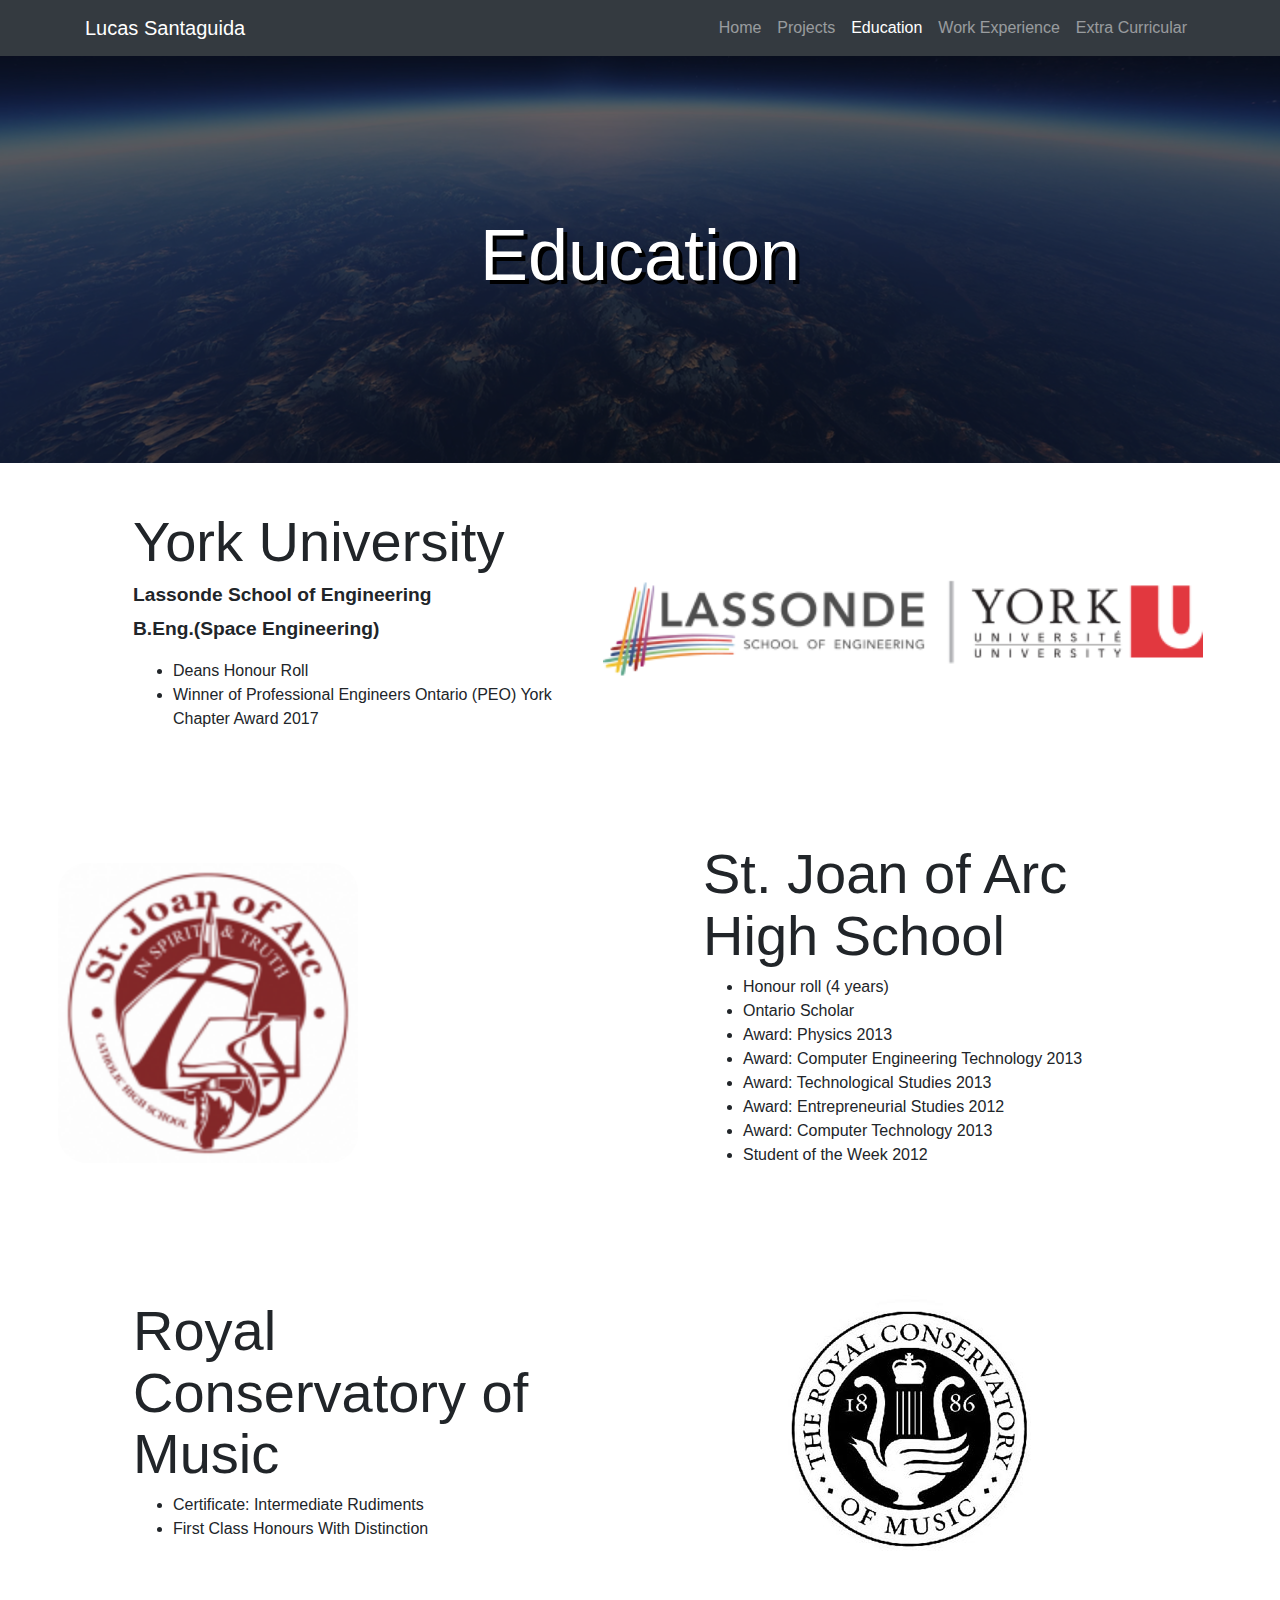
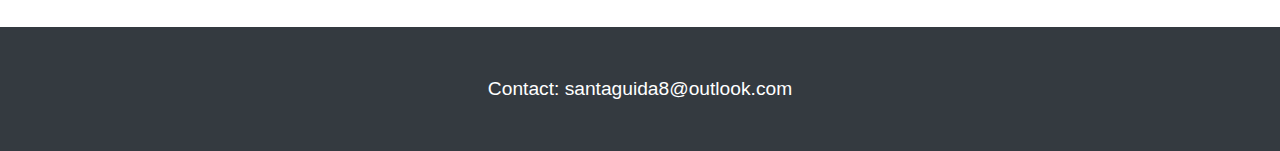
==== Education/index.html @ 901cd55d "mothers changes" ====
<!DOCTYPE html>
<html lang="en">

    <head>

        <meta charset="utf-8">
        <meta name="viewport" content="width=device-width, initial-scale=1, shrink-to-fit=no">
        <meta name="description" content="">
        <meta name="author" content="">

        <title>Lucas Santaguida</title>
 <link rel="icon" href="public/39980-200.png">
        <!-- Bootstrap core CSS -->
        <link href="../vendor/bootstrap/css/bootstrap.min.css" rel="stylesheet">

        <!-- Custom styles for this template -->
        <link href="../css/one-page-wonder.css?v1.0" rel="stylesheet">


    </head>

    <body>

        <!-- Navigation -->
        <nav class="navbar navbar-expand-lg navbar-dark bg-dark fixed-top">
            <div class="container">
                <a class="navbar-brand" href="https://lucas-guida.github.io/home/">Lucas Santaguida</a>
                <button class="navbar-toggler" type="button" data-toggle="collapse" data-target="#navbarResponsive" aria-controls="navbarResponsive" aria-expanded="false" aria-label="Toggle navigation">
                    <span class="navbar-toggler-icon"></span>
                </button>
                <div class="collapse navbar-collapse" id="navbarResponsive">
                    <ul class="navbar-nav ml-auto">
                        <li class="nav-item">
                            <a class="nav-link" href="https://lucas-guida.github.io/home/">Home

                            </a>
                        </li>
                        <li class="nav-item">
                            <a class="nav-link" href="https://lucas-guida.github.io/home/Projects">Projects</a>

                        <li class="nav-item active">
                            <a class="nav-link" href="https://lucas-guida.github.io/home/Education">Education</a>
                            <span class="sr-only">(current)</span>
                        </li>
                        <li class="nav-item">
                            <a class="nav-link" href="https://lucas-guida.github.io/home/Work_Experience">Work Experience</a>
                        </li>
                        <li class="nav-item">
                            <a class="nav-link" href="https://lucas-guida.github.io/home/Extra_Curricular">Extra Curricular</a>

                        </li>
                        </li>
                    </ul>
            </div>
            </div>
        </nav>

    <header class="masthead">
        <div class="overlay">
            <div class="container">
                <h1 class="display-3 text-white main-title">Education</h1>
                <!--          <h2 class="display-5 text-white">Welcome to my e-Portfolio</h2>-->
            </div>
        </div>
    </header>

    <section>
        <div class="container">
            <div class="row align-items-center">
                <div class="col-md-6 order-2">
                    <div class="p-5">
                        <img class="img-fluid img-rounded" style="transform: scale(1.5)" src="../public/LassondeLogoWeb.png" alt="">
                    </div>
                </div>
                <div class="col-md-6 order-1">
                    <div class="p-5">
                        <h2 class="display-4">York University</h2>
                        <p style="font-weight:900;  margin-bottom:5px;">Lassonde School of Engineering 
                        </p>
                        <p style="font-weight: 900 ">
                            B.Eng.(Space Engineering)
                        </p>
                        <ul>
                            <li>Deans Honour Roll</li>
                            <li>Winner of Professional Engineers Ontario (PEO) York Chapter Award 2017</li>
                        </ul>
                    </div>
                </div>
            </div>
        </div>
    </section>

    <section>
        <div class="container">
            <div class="row align-items-center">
                <div class="col-md-6">
                    <div class="p-5">
                        <img class="img-fluid img-rounded"  style="transform: scale(2)" src="../public/cropped-sjah-crest.png" alt="">
                    </div>
                </div>
                <div class="col-md-6">
                    <div class="p-5">
                        <h2 class="display-4">St. Joan of Arc High School</h2>
                        <ul>
                            <li>Honour roll (4 years) </li>
                            <li>Ontario Scholar</li>
                            <li>Award: Physics 2013</li>
                            <li>Award: Computer Engineering Technology 2013</li>
                            <li>Award: Technological Studies 2013</li>
                            <li>Award: Entrepreneurial Studies 2012</li>
                            <li>Award: Computer Technology 2013</li>
                            <li>Student of the Week 2012</li>
                        </ul>
                    </div>
                </div>
            </div>
        </div>
    </section>

    <section>
        <div class="container">
            <div class="row align-items-center">
                <div class="col-md-6 order-2">
                    <div class="p-5">
                        <img class="img-fluid img-rounded"  src="../public/music.jpg" alt="">
                    </div>
                </div>
                <div class="col-md-6 order-1">
                    <div class="p-5">
                        <h2 class="display-4">Royal Conservatory of Music</h2>
                        <ul>
                            <li>Certificate: Intermediate Rudiments</li>
                            <li>First Class Honours With Distinction</li>
                        </ul>
                    </div>
                </div>
            </div>
        </div>
    </section>
    <!-- Footer -->

    <footer class="py-5 bg-dark">
        <div class="container">
            <p class="m-0 text-center text-white">Contact: santaguida8@outlook.com</p>
        </div>
    </footer>


    <!-- Bootstrap core JavaScript -->
    <script src="../vendor/jquery/jquery.min.js"></script>
    <script src="../vendor/popper/popper.min.js"></script>
    <script src="../vendor/bootstrap/js/bootstrap.min.js"></script>

    </body>

</html>
---- css/one-page-wonder.css ----
/*!
 * Start Bootstrap - One Page Wonder (http://startbootstrap.com/template-overviews/one-page-wonder)
 * Copyright 2013-2017 Start Bootstrap
 * Licensed under MIT (https://github.com/BlackrockDigital/startbootstrap-one-page-wonder/blob/master/LICENSE)
 */

body {
    padding-top: 54px;
}

@media (min-width: 992px) {
    body {
        padding-top: 56px;
    }
}

header.masthead {
    background: url('../public/Blogimage.2e16d0ba.fill-1440x810.png') no-repeat center center scroll;
    -webkit-background-size: cover;
    -moz-background-size: cover;
    background-size: cover;
    -o-background-size: cover;
}

header.masthead > .overlay {
    padding: 5rem 0;
    text-align: center;
    background: rgba(0, 0, 0, 0.6);
}

@media (min-width: 992px) {
    header.masthead > .overlay {
        padding: 10rem 0;
    }
}

.main-title{
   text-shadow: 4px 4px #000;
}

.img-rounded{
    border-radius:    15px;
}

p{
    font-size: 1.2em;
    text-align: justify;
}
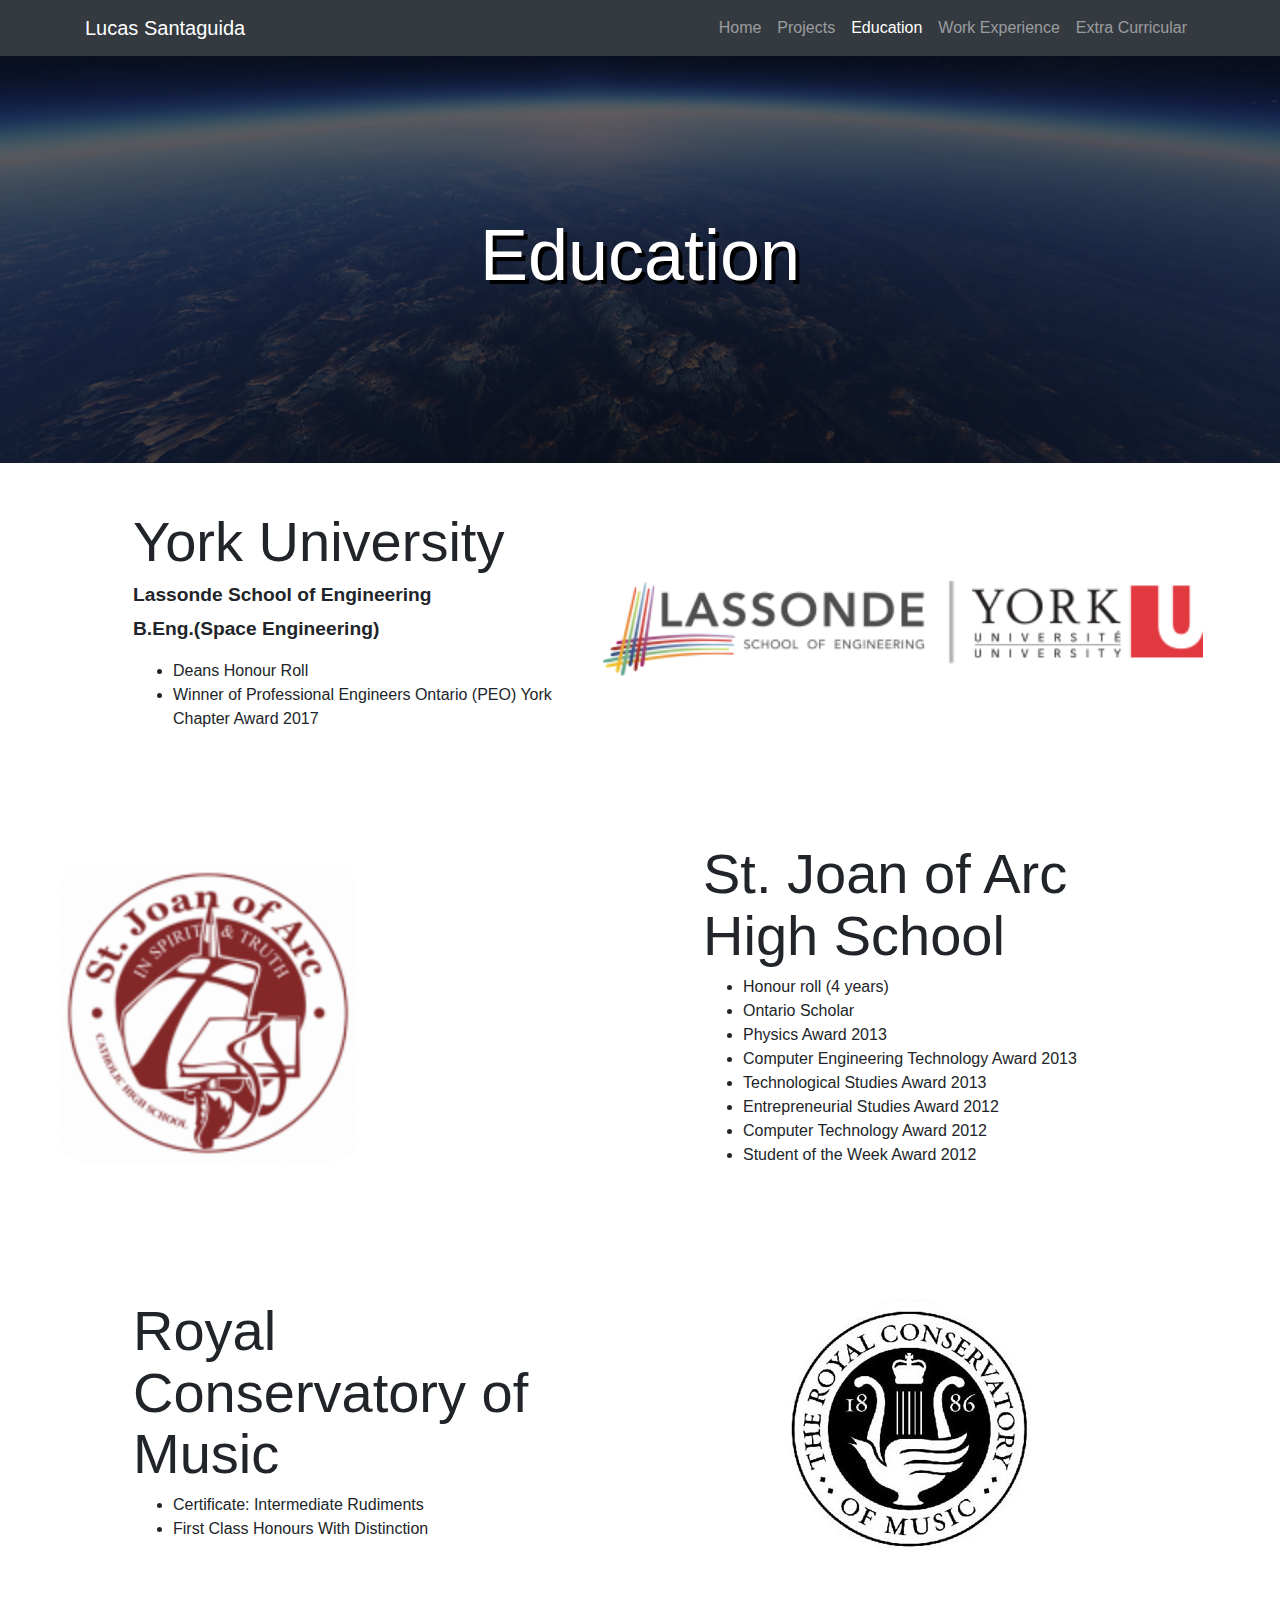
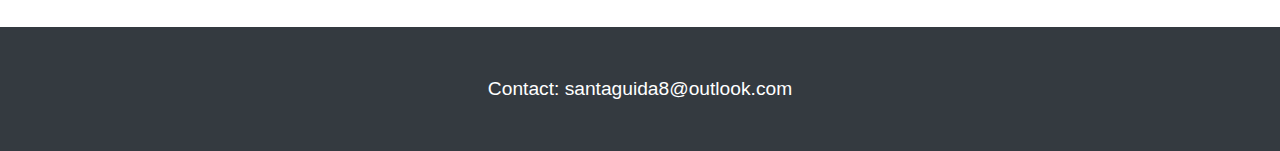
==== commit d0c7a238: "mothers changes" ====
--- a/Education/index.html
+++ b/Education/index.html
@@ -104,12 +104,12 @@
                         <ul>
                             <li>Honour roll (4 years) </li>
                             <li>Ontario Scholar</li>
-                            <li>Award: Physics 2013</li>
-                            <li>Award: Computer Engineering Technology 2013</li>
-                            <li>Award: Technological Studies 2013</li>
-                            <li>Award: Entrepreneurial Studies 2012</li>
-                            <li>Award: Computer Technology 2013</li>
-                            <li>Student of the Week 2012</li>
+                            <li>Physics Award 2013</li>
+                            <li>Computer Engineering Technology Award 2013</li>
+                            <li>Technological Studies Award 2013</li>
+                            <li>Entrepreneurial Studies Award 2012</li>
+                            <li>Computer Technology Award 2012</li>
+                            <li>Student of the Week Award 2012</li>
                         </ul>
                     </div>
                 </div>
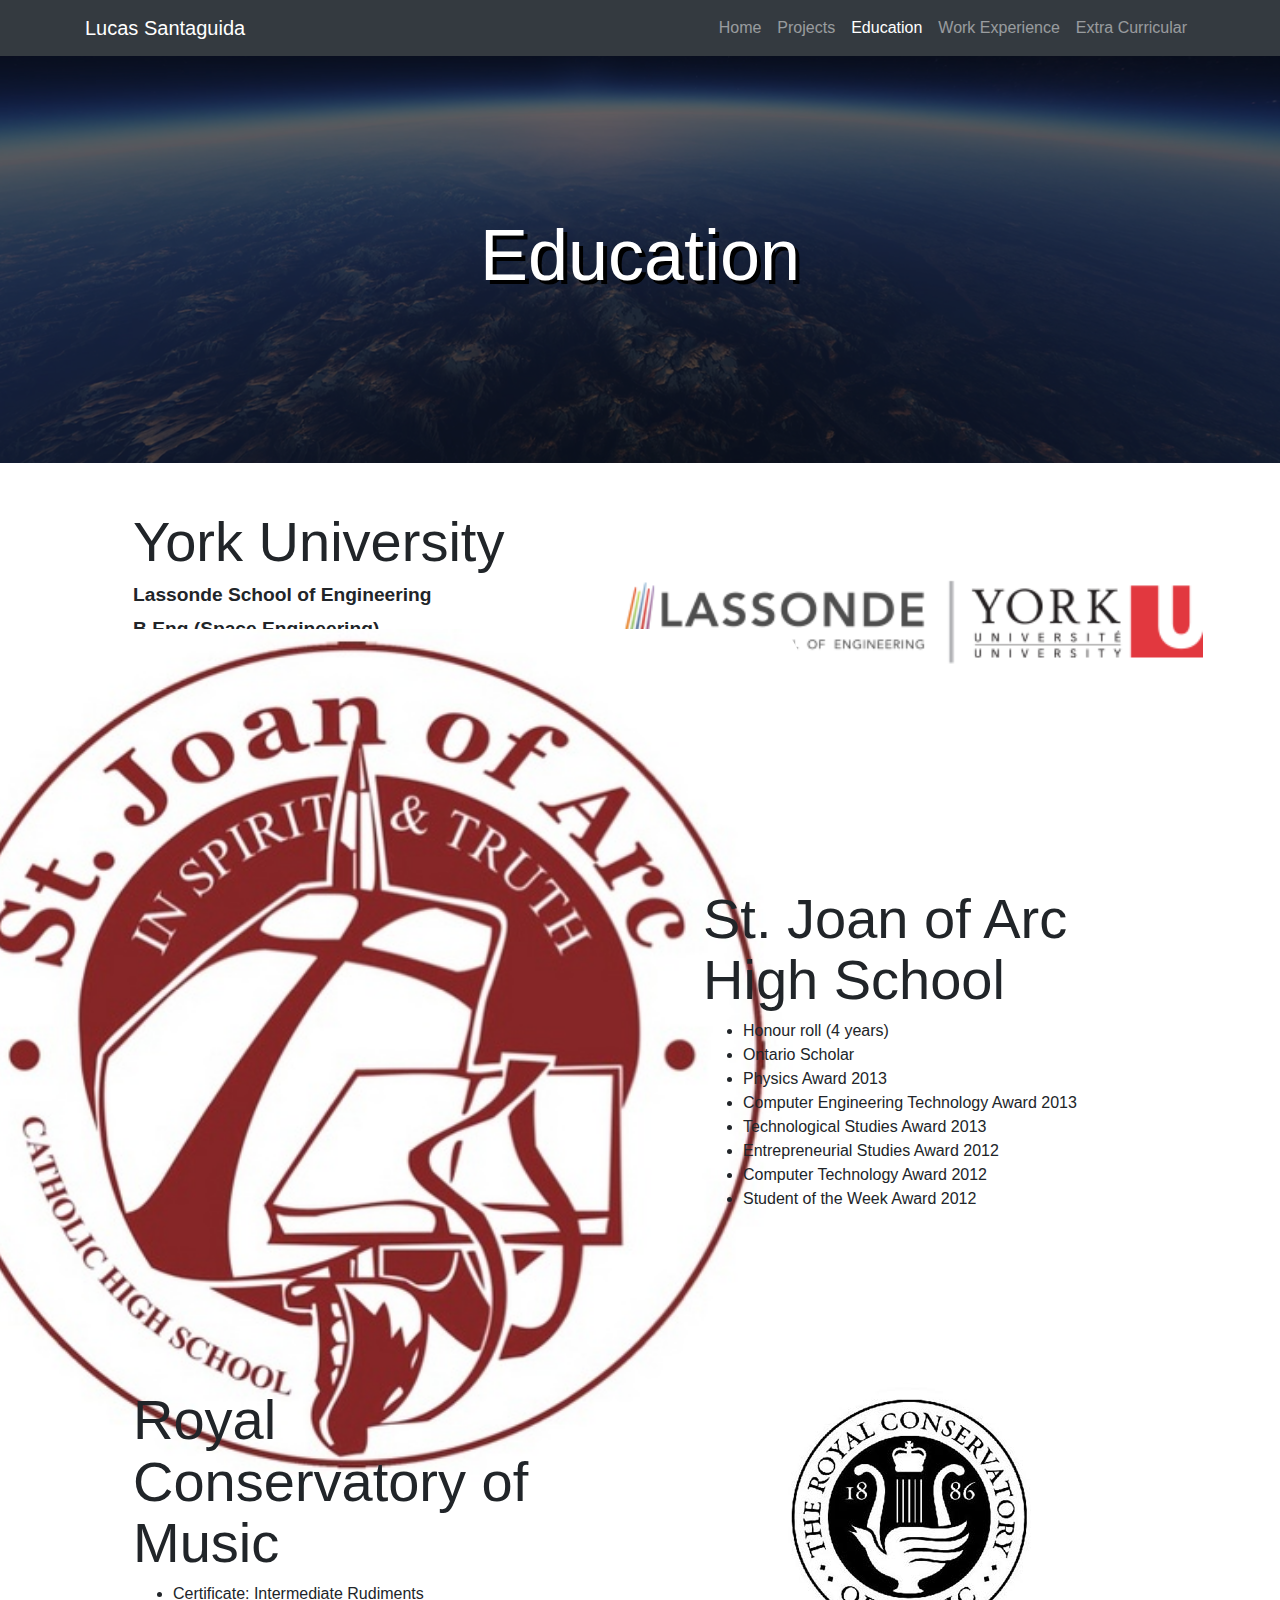
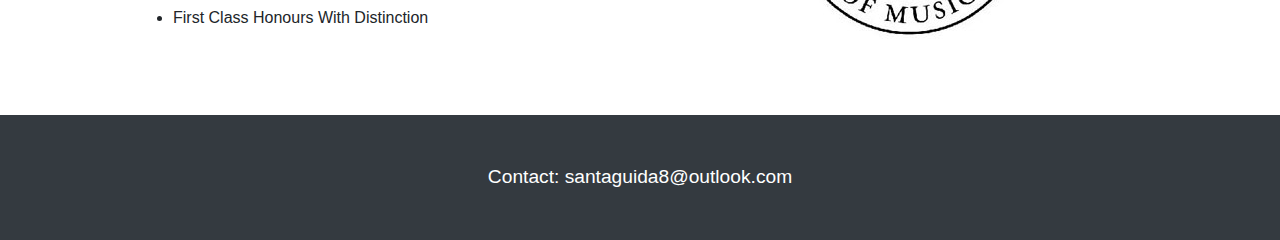
==== commit 02930f6a: "fix dad changes" ====
--- a/Education/index.html
+++ b/Education/index.html
@@ -9,7 +9,7 @@
         <meta name="author" content="">
 
         <title>Lucas Santaguida</title>
- <link rel="icon" href="public/39980-200.png">
+ <link rel="icon" href="../public/39980-200.png">
         <!-- Bootstrap core CSS -->
         <link href="../vendor/bootstrap/css/bootstrap.min.css" rel="stylesheet">
 
@@ -95,7 +95,7 @@
             <div class="row align-items-center">
                 <div class="col-md-6">
                     <div class="p-5">
-                        <img class="img-fluid img-rounded"  style="transform: scale(2)" src="../public/cropped-sjah-crest.png" alt="">
+                        <img class="img-fluid img-rounded"  style="transform: scale(2)" src="../public/cropped-sjah-crest.jpg" alt="">
                     </div>
                 </div>
                 <div class="col-md-6">
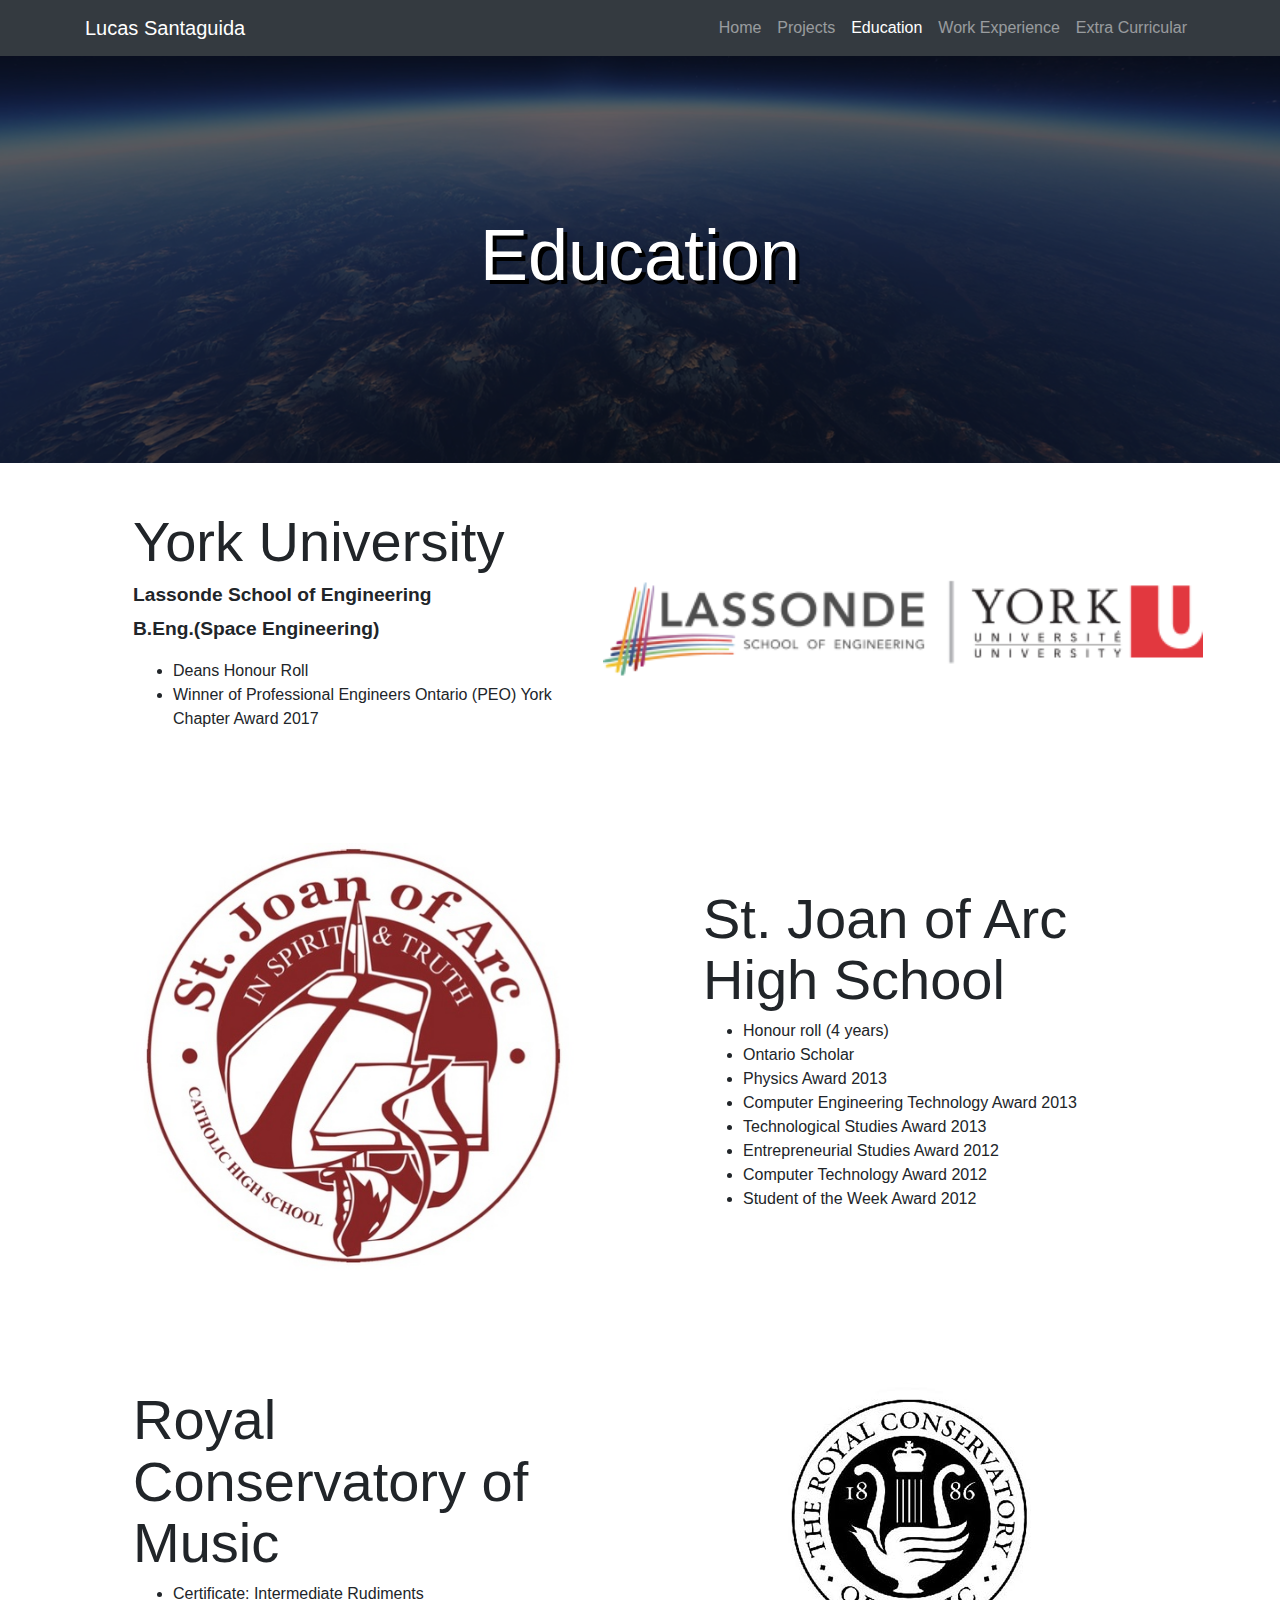
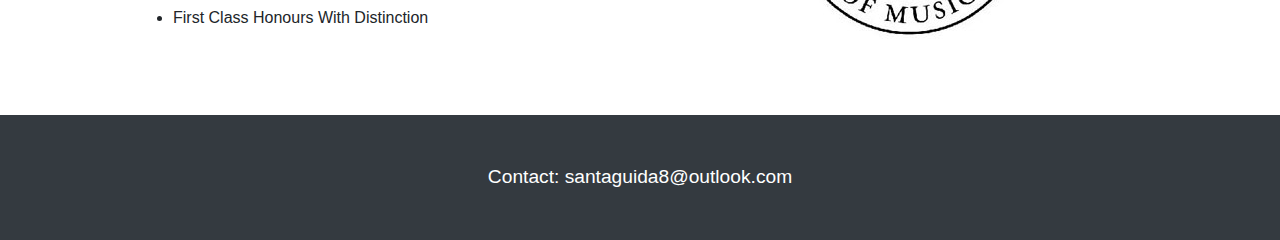
==== commit 917a93e1: "fix dad changes" ====
--- a/Education/index.html
+++ b/Education/index.html
@@ -95,7 +95,7 @@
             <div class="row align-items-center">
                 <div class="col-md-6">
                     <div class="p-5">
-                        <img class="img-fluid img-rounded"  style="transform: scale(2)" src="../public/cropped-sjah-crest.jpg" alt="">
+                        <img class="img-fluid img-rounded"  src="../public/cropped-sjah-crest.jpg" alt="">
                     </div>
                 </div>
                 <div class="col-md-6">
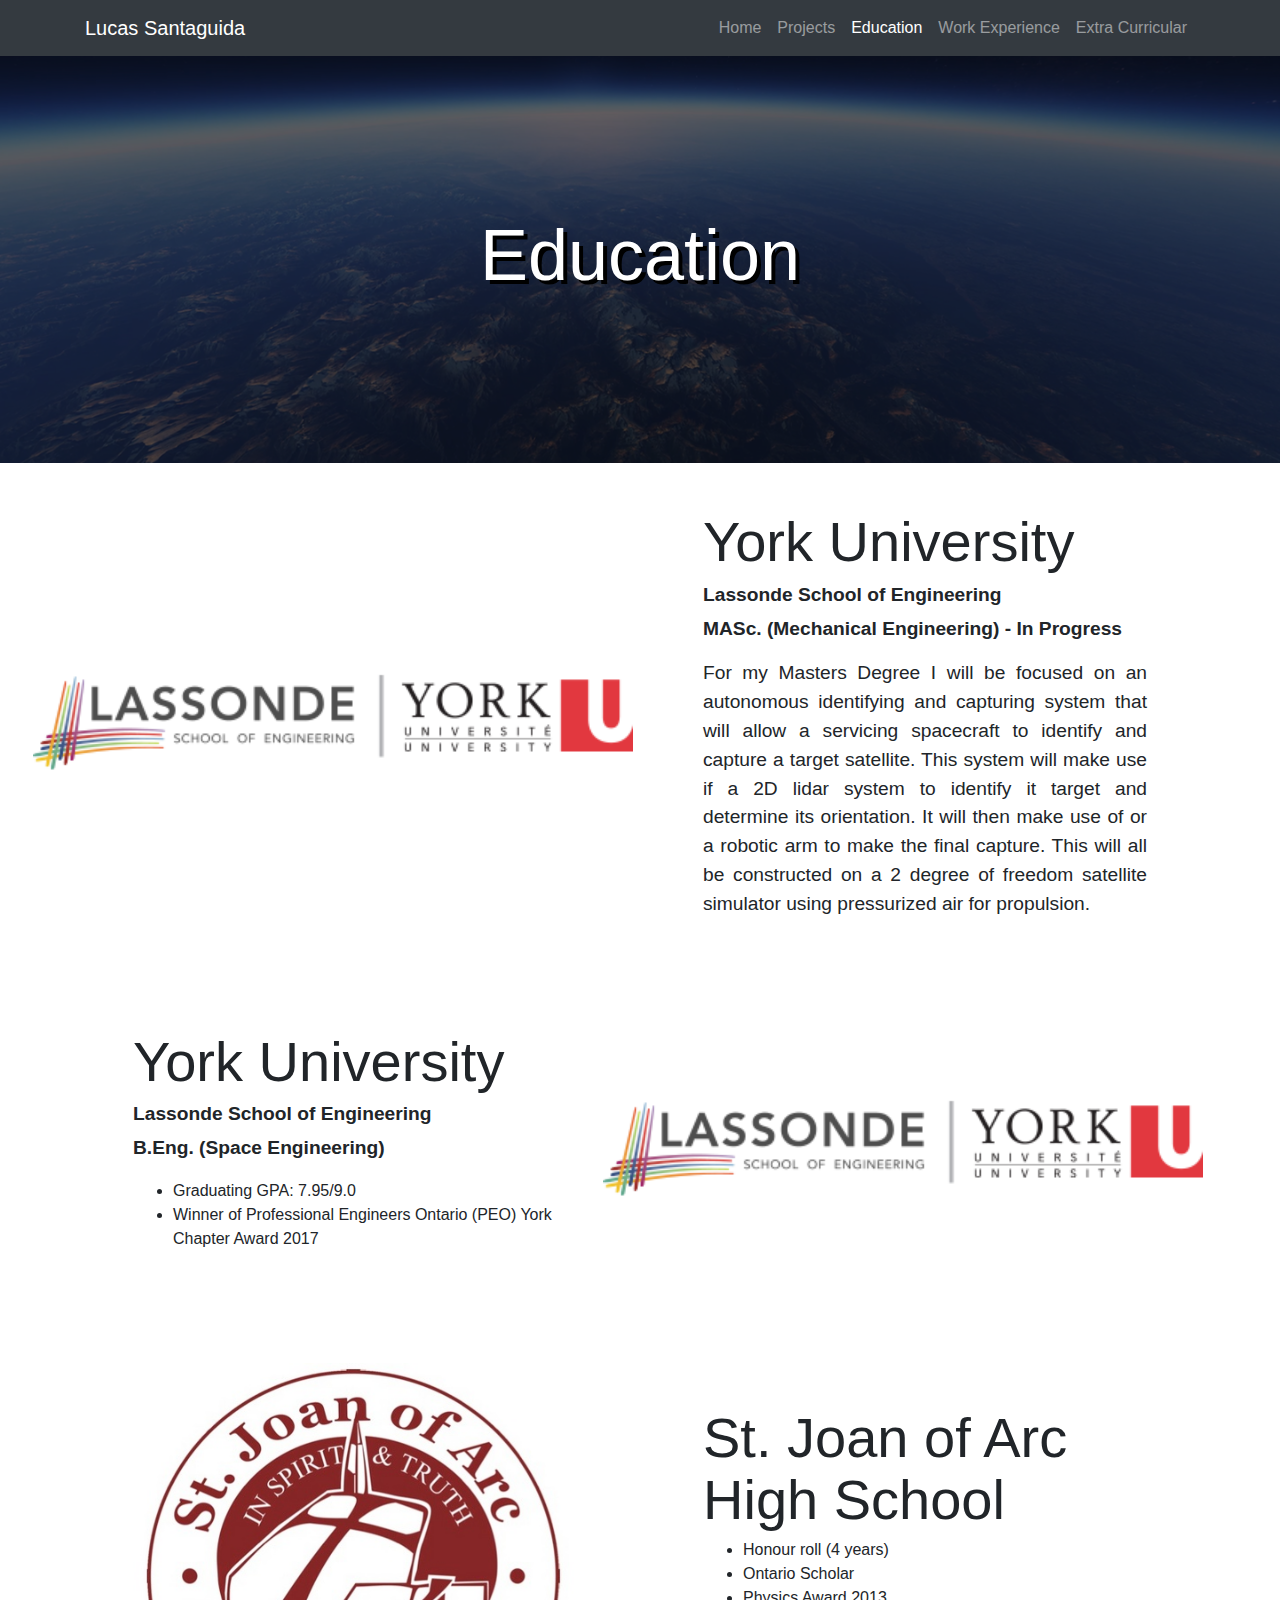
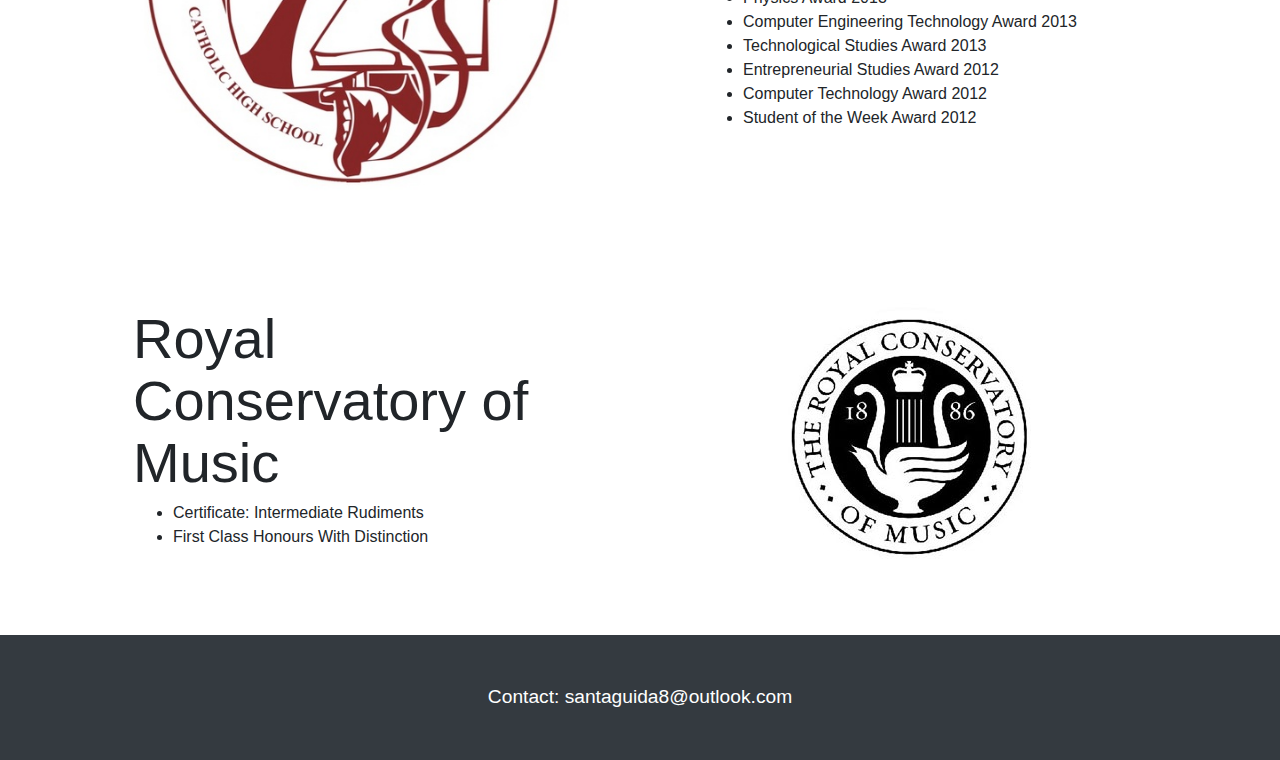
==== commit 6f201e16: "update" ====
--- a/Education/index.html
+++ b/Education/index.html
@@ -63,6 +63,32 @@
             </div>
         </div>
     </header>
+    
+    <section>
+        <div class="container">
+            <div class="row align-items-center">
+                <div class="col-md-6">
+                    <div class="p-5">
+                        <img class="img-fluid img-rounded" style="transform: scale(1.5)"  src="../public/LassondeLogoWeb.png" alt="">
+                    </div>
+                </div>
+                <div class="col-md-6">
+                    <div class="p-5">
+                        <h2 class="display-4">York University</h2>
+                        <p style="font-weight:900;  margin-bottom:5px;">Lassonde School of Engineering 
+                        </p>
+                        <p style="font-weight: 900 ">
+                            MASc. (Mechanical Engineering) - In Progress
+                        </p>
+
+                        <p>
+                            For my Masters Degree I will be focused on an autonomous identifying and capturing system that will allow a servicing spacecraft to identify and capture a target satellite. This system will make use if a 2D lidar system to identify it target and determine its orientation. It will then make use of or a robotic arm to make the final capture. This will all be constructed on a 2 degree of freedom satellite simulator using pressurized air for propulsion. 
+                        </p>
+                    </div>
+                </div>
+            </div>
+        </div>
+    </section>
 
     <section>
         <div class="container">
@@ -78,10 +104,10 @@
                         <p style="font-weight:900;  margin-bottom:5px;">Lassonde School of Engineering 
                         </p>
                         <p style="font-weight: 900 ">
-                            B.Eng.(Space Engineering)
+                            B.Eng. (Space Engineering)
                         </p>
                         <ul>
-                            <li>Deans Honour Roll</li>
+                            <li>Graduating GPA: 7.95/9.0</li>
                             <li>Winner of Professional Engineers Ontario (PEO) York Chapter Award 2017</li>
                         </ul>
                     </div>
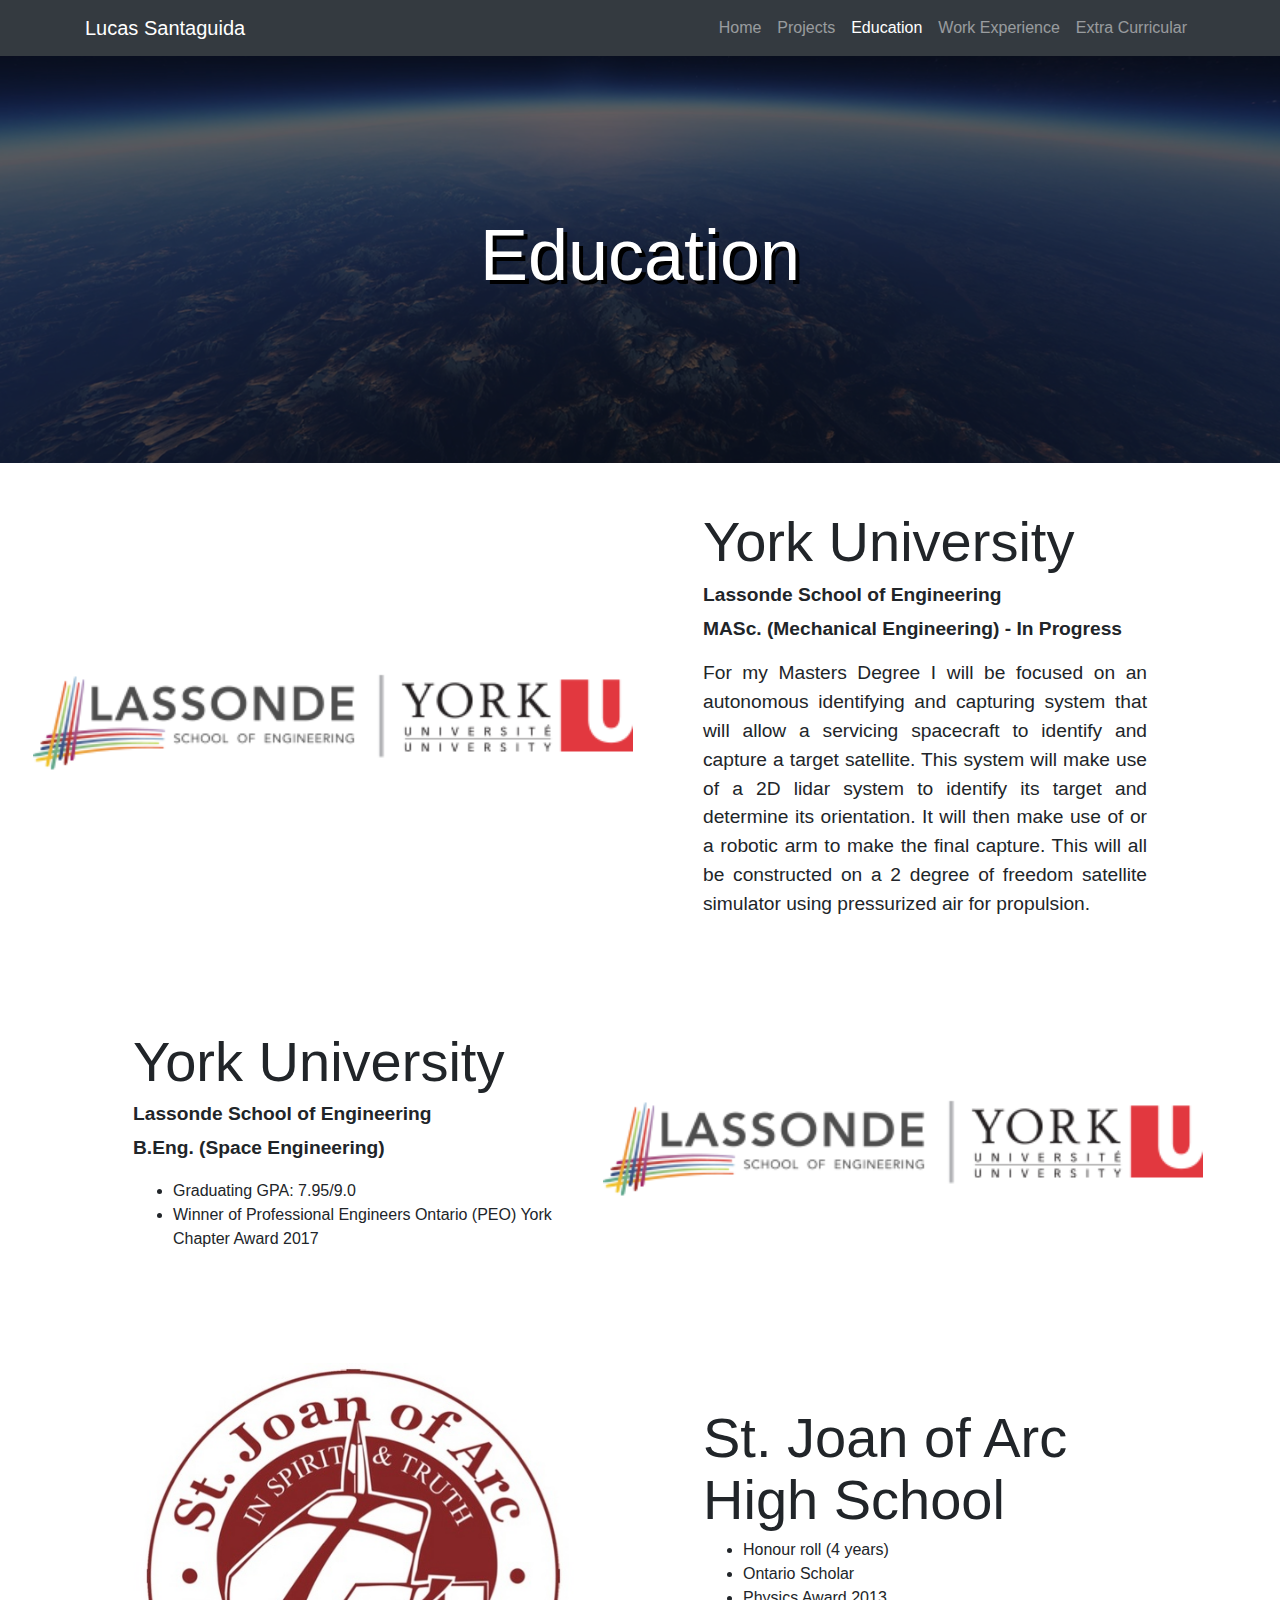
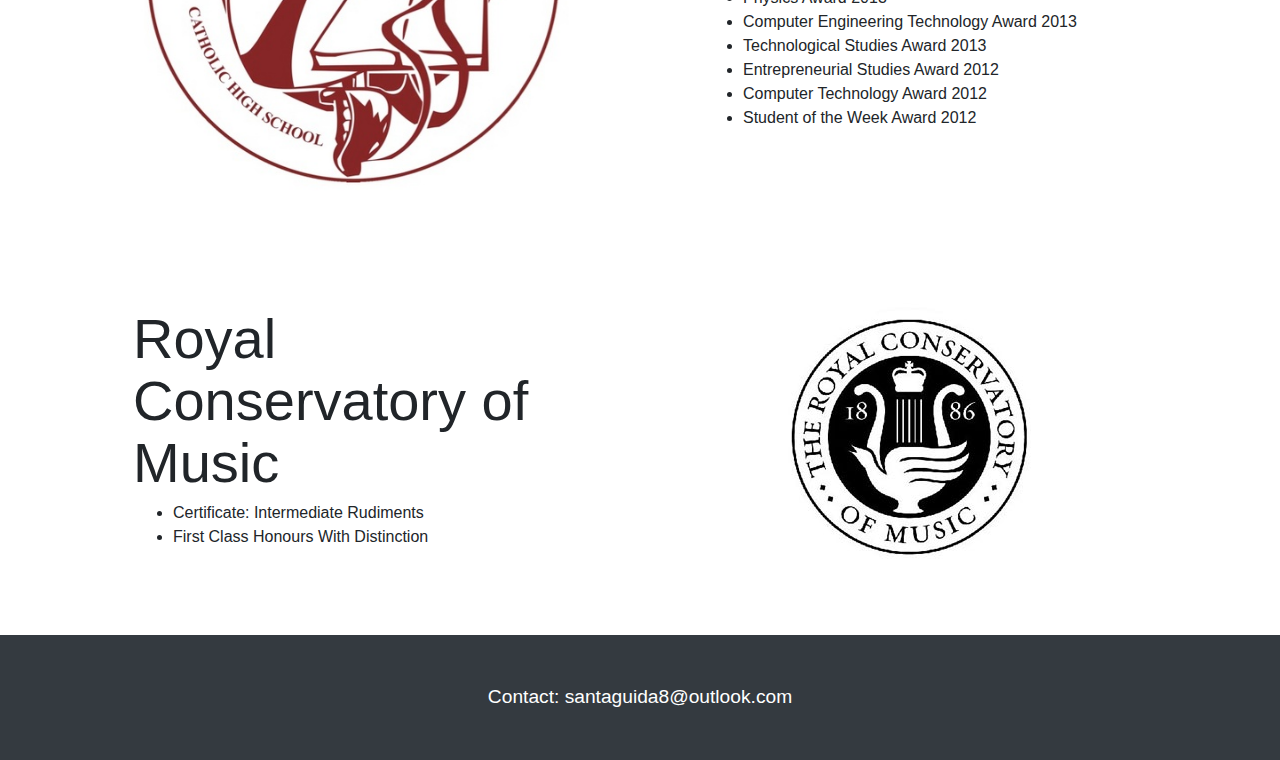
==== commit 769ed329: "typo" ====
--- a/Education/index.html
+++ b/Education/index.html
@@ -82,7 +82,7 @@
                         </p>
 
                         <p>
-                            For my Masters Degree I will be focused on an autonomous identifying and capturing system that will allow a servicing spacecraft to identify and capture a target satellite. This system will make use if a 2D lidar system to identify it target and determine its orientation. It will then make use of or a robotic arm to make the final capture. This will all be constructed on a 2 degree of freedom satellite simulator using pressurized air for propulsion. 
+                            For my Masters Degree I will be focused on an autonomous identifying and capturing system that will allow a servicing spacecraft to identify and capture a target satellite. This system will make use of a 2D lidar system to identify its target and determine its orientation. It will then make use of or a robotic arm to make the final capture. This will all be constructed on a 2 degree of freedom satellite simulator using pressurized air for propulsion. 
                         </p>
                     </div>
                 </div>
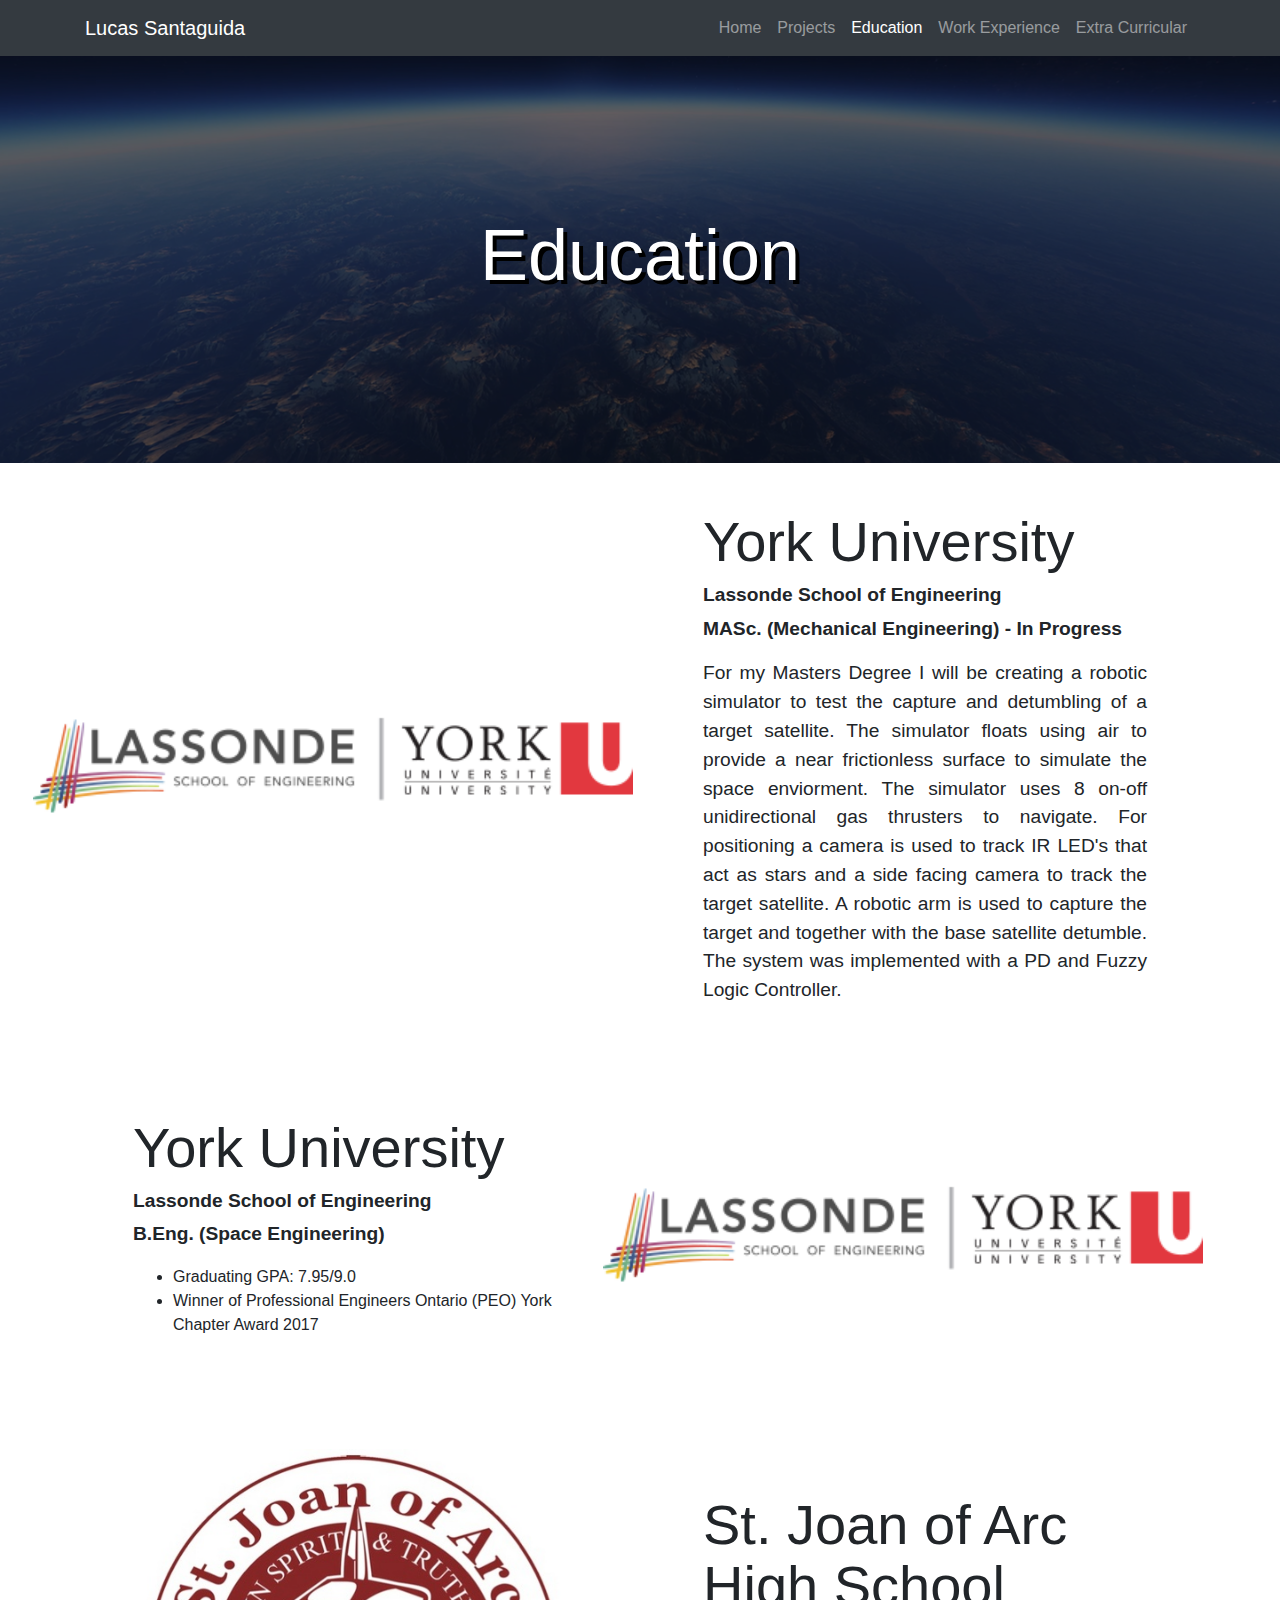
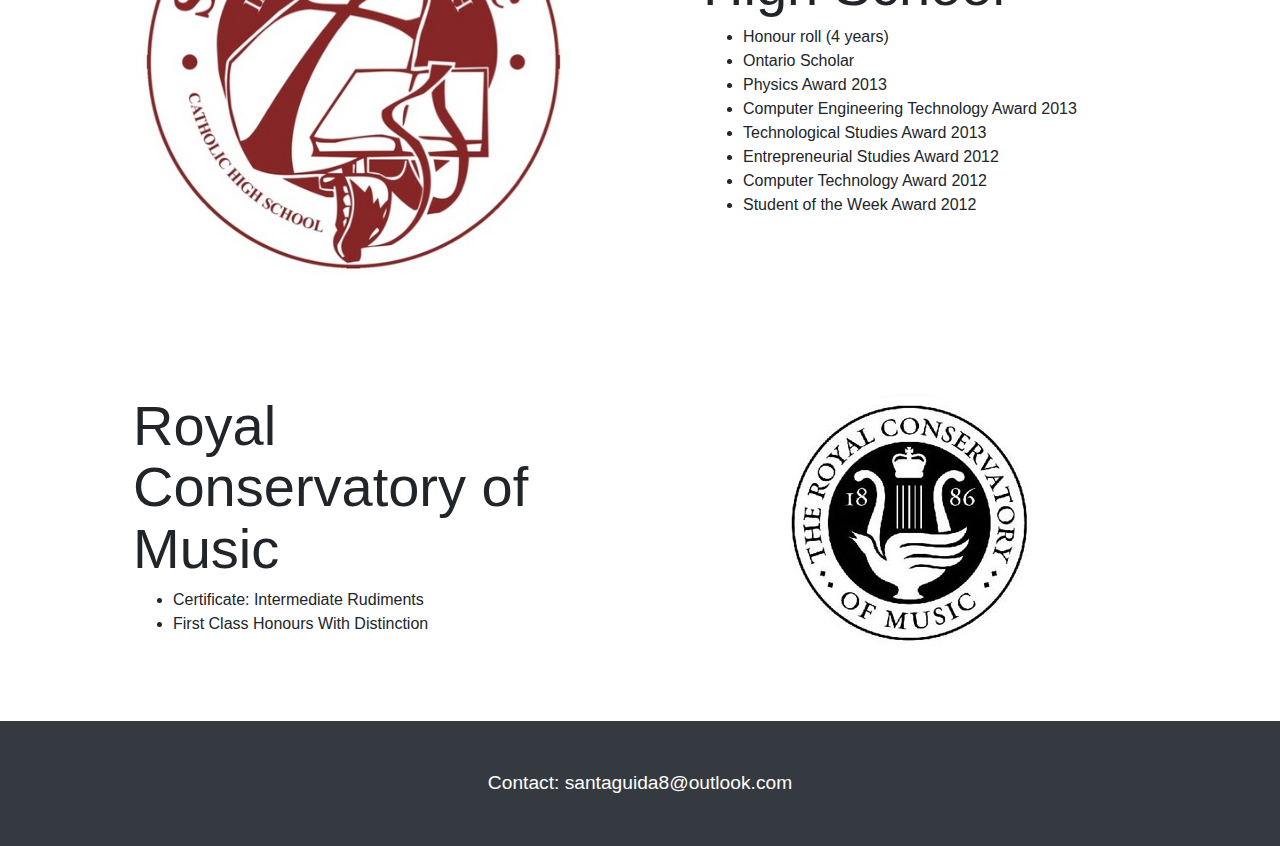
==== commit 2c327cc6: "robotic simulator added" ====
--- a/Education/index.html
+++ b/Education/index.html
@@ -82,7 +82,10 @@
                         </p>
 
                         <p>
-                            For my Masters Degree I will be focused on an autonomous identifying and capturing system that will allow a servicing spacecraft to identify and capture a target satellite. This system will make use of a 2D lidar system to identify its target and determine its orientation. It will then make use of or a robotic arm to make the final capture. This will all be constructed on a 2 degree of freedom satellite simulator using pressurized air for propulsion. 
+                            For my Masters Degree I will be creating a robotic simulator to test the capture and detumbling of a target satellite. The simulator floats using air to provide a near frictionless surface to simulate the space
+                                enviorment. The simulator uses 8 on-off unidirectional gas thrusters to navigate. For positioning a camera is used to track IR LED's that act as stars and a side facing
+                                camera to track the target satellite. A robotic arm is used to capture the target and together with the base satellite detumble. The system was implemented with a PD and Fuzzy Logic
+                                Controller.
                         </p>
                     </div>
                 </div>
